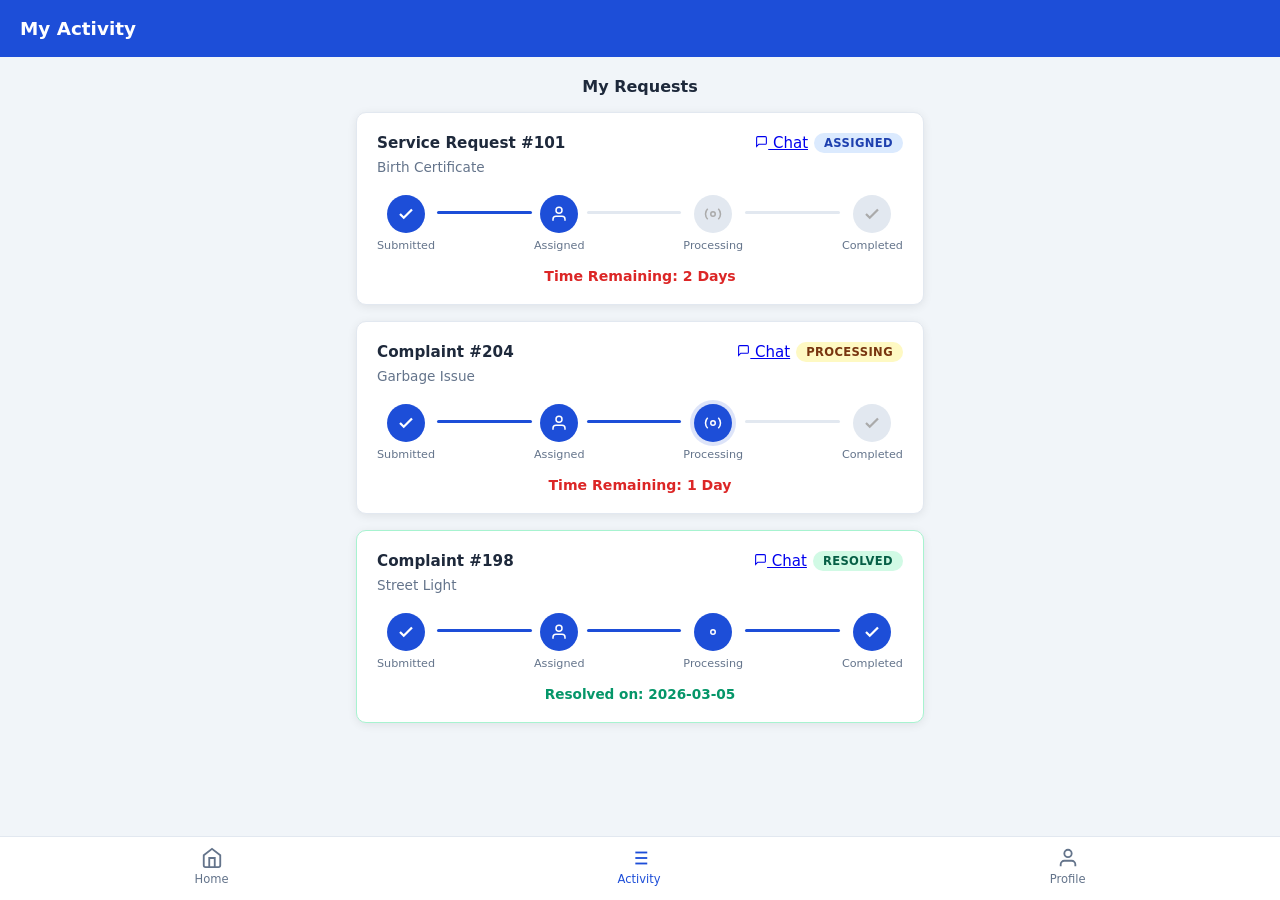
==== activity.html @ bdbe7e9e "Initial commit" ====
<!DOCTYPE html>
<html lang="en">
<head>
  <meta charset="UTF-8" />
  <meta name="viewport" content="width=device-width, initial-scale=1.0"/>
  <title>My Activity - Smart CRM</title>
  <link rel="stylesheet" href="css/style.css" />
  <link rel="stylesheet" href="css/activity.css" />
</head>
<body>
  <header class="page-header">
    <h2>My Activity</h2>
  </header>

  <main class="activity-main">
    <h3 class="section-title">My Requests</h3>

    <div class="request-card">
      <div class="request-header">
        <span class="request-id">Service Request #101</span>
        <div style="display:flex;gap:6px;align-items:center;">
          <a href="chat.html?cmp=CMP-002" class="chat-link-btn">
            <svg viewBox="0 0 24 24" fill="none" stroke="currentColor" stroke-width="2" width="13" height="13"><path d="M21 15a2 2 0 0 1-2 2H7l-4 4V5a2 2 0 0 1 2-2h14a2 2 0 0 1 2 2z"/></svg>
            Chat
          </a>
          <span class="badge badge-assigned">Assigned</span>
        </div>
      </div>
      <div class="request-service">Birth Certificate</div>
      <div class="timeline">
        <div class="timeline-step completed">
          <div class="step-circle done">
            <svg viewBox="0 0 24 24" fill="none" stroke="white" stroke-width="3"><polyline points="20,6 9,17 4,12"/></svg>
          </div>
          <span>Submitted</span>
        </div>
        <div class="timeline-line filled"></div>
        <div class="timeline-step completed">
          <div class="step-circle done">
            <svg viewBox="0 0 24 24" fill="none" stroke="white" stroke-width="2"><path d="M20 21v-2a4 4 0 0 0-4-4H8a4 4 0 0 0-4 4v2"/><circle cx="12" cy="7" r="4"/></svg>
          </div>
          <span>Assigned</span>
        </div>
        <div class="timeline-line"></div>
        <div class="timeline-step">
          <div class="step-circle pending">
            <svg viewBox="0 0 24 24" fill="none" stroke="#aaa" stroke-width="2"><circle cx="12" cy="12" r="3"/><path d="M19.07 4.93a10 10 0 0 1 0 14.14M4.93 4.93a10 10 0 0 0 0 14.14"/></svg>
          </div>
          <span>Processing</span>
        </div>
        <div class="timeline-line"></div>
        <div class="timeline-step">
          <div class="step-circle pending">
            <svg viewBox="0 0 24 24" fill="none" stroke="#aaa" stroke-width="3"><polyline points="20,6 9,17 4,12"/></svg>
          </div>
          <span>Completed</span>
        </div>
      </div>
      <div class="time-remaining">Time Remaining: 2 Days</div>
    </div>

    <div class="request-card">
      <div class="request-header">
        <span class="request-id">Complaint #204</span>
        <div style="display:flex;gap:6px;align-items:center;">
          <a href="chat.html?cmp=CMP-003" class="chat-link-btn">
            <svg viewBox="0 0 24 24" fill="none" stroke="currentColor" stroke-width="2" width="13" height="13"><path d="M21 15a2 2 0 0 1-2 2H7l-4 4V5a2 2 0 0 1 2-2h14a2 2 0 0 1 2 2z"/></svg>
            Chat
          </a>
          <span class="badge badge-processing">Processing</span>
        </div>
      </div>
      <div class="request-service">Garbage Issue</div>
      <div class="timeline">
        <div class="timeline-step completed">
          <div class="step-circle done">
            <svg viewBox="0 0 24 24" fill="none" stroke="white" stroke-width="3"><polyline points="20,6 9,17 4,12"/></svg>
          </div>
          <span>Submitted</span>
        </div>
        <div class="timeline-line filled"></div>
        <div class="timeline-step completed">
          <div class="step-circle done">
            <svg viewBox="0 0 24 24" fill="none" stroke="white" stroke-width="2"><path d="M20 21v-2a4 4 0 0 0-4-4H8a4 4 0 0 0-4 4v2"/><circle cx="12" cy="7" r="4"/></svg>
          </div>
          <span>Assigned</span>
        </div>
        <div class="timeline-line filled"></div>
        <div class="timeline-step completed">
          <div class="step-circle active">
            <svg viewBox="0 0 24 24" fill="none" stroke="white" stroke-width="2"><circle cx="12" cy="12" r="3"/><path d="M19.07 4.93a10 10 0 0 1 0 14.14M4.93 4.93a10 10 0 0 0 0 14.14"/></svg>
          </div>
          <span>Processing</span>
        </div>
        <div class="timeline-line"></div>
        <div class="timeline-step">
          <div class="step-circle pending">
            <svg viewBox="0 0 24 24" fill="none" stroke="#aaa" stroke-width="3"><polyline points="20,6 9,17 4,12"/></svg>
          </div>
          <span>Completed</span>
        </div>
      </div>
      <div class="time-remaining">Time Remaining: 1 Day</div>
    </div>

    <div class="request-card resolved">
      <div class="request-header">
        <span class="request-id">Complaint #198</span>
        <div style="display:flex;gap:6px;align-items:center;">
          <a href="chat.html?cmp=CMP-004" class="chat-link-btn">
            <svg viewBox="0 0 24 24" fill="none" stroke="currentColor" stroke-width="2" width="13" height="13"><path d="M21 15a2 2 0 0 1-2 2H7l-4 4V5a2 2 0 0 1 2-2h14a2 2 0 0 1 2 2z"/></svg>
            Chat
          </a>
          <span class="badge badge-resolved">Resolved</span>
        </div>
      </div>
      <div class="request-service">Street Light</div>
      <div class="timeline">
        <div class="timeline-step completed">
          <div class="step-circle done"><svg viewBox="0 0 24 24" fill="none" stroke="white" stroke-width="3"><polyline points="20,6 9,17 4,12"/></svg></div>
          <span>Submitted</span>
        </div>
        <div class="timeline-line filled"></div>
        <div class="timeline-step completed">
          <div class="step-circle done"><svg viewBox="0 0 24 24" fill="none" stroke="white" stroke-width="2"><path d="M20 21v-2a4 4 0 0 0-4-4H8a4 4 0 0 0-4 4v2"/><circle cx="12" cy="7" r="4"/></svg></div>
          <span>Assigned</span>
        </div>
        <div class="timeline-line filled"></div>
        <div class="timeline-step completed">
          <div class="step-circle done"><svg viewBox="0 0 24 24" fill="none" stroke="white" stroke-width="2"><circle cx="12" cy="12" r="3"/></svg></div>
          <span>Processing</span>
        </div>
        <div class="timeline-line filled"></div>
        <div class="timeline-step completed">
          <div class="step-circle done"><svg viewBox="0 0 24 24" fill="none" stroke="white" stroke-width="3"><polyline points="20,6 9,17 4,12"/></svg></div>
          <span>Completed</span>
        </div>
      </div>
      <div class="resolved-msg">Resolved on: 2026-03-05</div>
    </div>
  </main>

  <!-- Bottom Nav -->
  <nav class="bottom-nav">
    <a href="citizen.html" class="nav-item">
      <svg viewBox="0 0 24 24" fill="none" stroke="currentColor" stroke-width="2"><path d="M3 9l9-7 9 7v11a2 2 0 0 1-2 2H5a2 2 0 0 1-2-2z"/><polyline points="9,22 9,12 15,12 15,22"/></svg>
      <span>Home</span>
    </a>
    <a href="activity.html" class="nav-item active">
      <svg viewBox="0 0 24 24" fill="none" stroke="currentColor" stroke-width="2"><line x1="8" y1="6" x2="21" y2="6"/><line x1="8" y1="12" x2="21" y2="12"/><line x1="8" y1="18" x2="21" y2="18"/><line x1="3" y1="6" x2="3.01" y2="6"/><line x1="3" y1="12" x2="3.01" y2="12"/><line x1="3" y1="18" x2="3.01" y2="18"/></svg>
      <span>Activity</span>
    </a>
    <a href="profile.html" class="nav-item">
      <svg viewBox="0 0 24 24" fill="none" stroke="currentColor" stroke-width="2"><path d="M20 21v-2a4 4 0 0 0-4-4H8a4 4 0 0 0-4 4v2"/><circle cx="12" cy="7" r="4"/></svg>
      <span>Profile</span>
    </a>
  </nav>

  <script src="js/activity.js"></script>
</body>
</html>
---- css/style.css ----
/* ============================================================
   style.css — Global Styles
   Smart Public Service CRM
   ============================================================ */

*, *::before, *::after {
  box-sizing: border-box;
  margin: 0;
  padding: 0;
}

:root {
  --primary: #1d4ed8;
  --primary-dark: #1e3a8a;
  --primary-light: #dbeafe;
  --accent: #2563eb;
  --green: #059669;
  --orange: #d97706;
  --red: #dc2626;
  --text: #1e293b;
  --text-light: #64748b;
  --bg: #f1f5f9;
  --surface: #ffffff;
  --border: #e2e8f0;
  --radius: 10px;
  --shadow: 0 2px 10px rgba(0,0,0,0.08);
}

body {
  font-family: 'Segoe UI', system-ui, -apple-system, sans-serif;
  background: var(--bg);
  color: var(--text);
  font-size: 15px;
  min-height: 100vh;
}

/* ── Header ─────────────────────────────────────────── */
.main-header {
  background: var(--primary);
  color: white;
  text-align: center;
  padding: 48px 24px;
}
.main-header h1 {
  font-size: 2rem;
  font-weight: 700;
  margin-bottom: 8px;
}
.main-header p {
  font-size: 1rem;
  opacity: 0.9;
}

.page-header {
  background: var(--primary);
  color: white;
  padding: 18px 20px;
  display: flex;
  align-items: center;
  justify-content: space-between;
}
.page-header h2 {
  font-size: 1.15rem;
  font-weight: 600;
}

/* ── Portal Selection (index.html) ───────────────────── */
.portal-selection {
  display: flex;
  gap: 24px;
  justify-content: center;
  padding: 60px 40px;
  flex-wrap: wrap;
}
.portal-card {
  background: var(--surface);
  border-radius: var(--radius);
  box-shadow: var(--shadow);
  padding: 40px 36px;
  text-align: center;
  width: 260px;
  display: flex;
  flex-direction: column;
  gap: 12px;
}
.portal-card h2 {
  font-size: 1.2rem;
  font-weight: 700;
  color: var(--text);
}
.portal-card p {
  color: var(--text-light);
  font-size: 0.9rem;
  flex: 1;
}

/* ── Buttons ─────────────────────────────────────────── */
.btn-primary {
  background: var(--primary);
  color: white;
  border: none;
  padding: 10px 24px;
  border-radius: 6px;
  font-size: 0.9rem;
  font-weight: 600;
  cursor: pointer;
  text-decoration: none;
  display: inline-block;
  text-align: center;
  transition: background 0.2s;
}
.btn-primary:hover { background: var(--primary-dark); }
.btn-secondary {
  background: white;
  color: var(--primary);
  border: 1.5px solid var(--primary);
  padding: 8px 18px;
  border-radius: 6px;
  font-size: 0.85rem;
  font-weight: 600;
  cursor: pointer;
  transition: background 0.2s;
}
.btn-secondary:hover { background: var(--primary-light); }
.btn-outline {
  background: transparent;
  color: var(--red);
  border: 1.5px solid var(--red);
  padding: 10px 24px;
  border-radius: 6px;
  font-size: 0.9rem;
  font-weight: 600;
  cursor: pointer;
  margin-top: 16px;
}
.full-width { width: 100%; }

/* ── Badges ─────────────────────────────────────────── */
.badge {
  display: inline-block;
  padding: 3px 10px;
  border-radius: 20px;
  font-size: 0.72rem;
  font-weight: 700;
  text-transform: uppercase;
  letter-spacing: 0.4px;
}
.badge-resolved  { background: #d1fae5; color: #065f46; }
.badge-inprog    { background: #dbeafe; color: #1e40af; }
.badge-pending   { background: #fef9c3; color: #92400e; }
.badge-escalated { background: #fee2e2; color: #991b1b; }
.badge-critical  { background: #fee2e2; color: #991b1b; }
.badge-high      { background: #ffedd5; color: #9a3412; }
.badge-medium    { background: #fef9c3; color: #78350f; }
.badge-low       { background: #d1fae5; color: #065f46; }
.badge-available { background: #d1fae5; color: #065f46; }
.badge-busy      { background: #ffedd5; color: #9a3412; }
.badge-assigned  { background: #dbeafe; color: #1e40af; }
.badge-processing{ background: #fef9c3; color: #78350f; }

/* ── Search Bar ─────────────────────────────────────── */
.search-bar {
  width: 100%;
  padding: 12px 16px;
  border: 1.5px solid var(--border);
  border-radius: var(--radius);
  font-size: 0.95rem;
  background: var(--surface);
  color: var(--text);
  outline: none;
  transition: border-color 0.2s;
}
.search-bar:focus { border-color: var(--primary); }

/* ── Bottom Nav ─────────────────────────────────────── */
.bottom-nav {
  position: fixed;
  bottom: 0;
  left: 0;
  right: 0;
  background: var(--surface);
  border-top: 1px solid var(--border);
  display: flex;
  justify-content: space-around;
  padding: 10px 0 14px;
  z-index: 100;
}
.nav-item {
  display: flex;
  flex-direction: column;
  align-items: center;
  gap: 3px;
  text-decoration: none;
  color: var(--text-light);
  font-size: 0.72rem;
  font-weight: 500;
}
.nav-item svg {
  width: 22px;
  height: 22px;
}
.nav-item.active { color: var(--primary); }
.nav-item.active svg { stroke: var(--primary); }

/* ── Modal ───────────────────────────────────────────── */
.modal-overlay {
  position: fixed;
  inset: 0;
  background: rgba(0,0,0,0.45);
  display: flex;
  align-items: center;
  justify-content: center;
  z-index: 200;
  padding: 20px;
}
.modal-box {
  background: var(--surface);
  border-radius: 14px;
  padding: 28px;
  width: 100%;
  max-width: 480px;
  max-height: 90vh;
  overflow-y: auto;
  position: relative;
}
.modal-close {
  position: absolute;
  top: 16px; right: 16px;
  background: var(--bg);
  border: none;
  width: 28px; height: 28px;
  border-radius: 50%;
  cursor: pointer;
  font-size: 0.8rem;
  color: var(--text-light);
  font-weight: 700;
}
.modal-box h3 {
  font-size: 1.1rem;
  font-weight: 700;
  margin-bottom: 20px;
  color: var(--primary);
}

/* ── Form ────────────────────────────────────────────── */
.form-group {
  margin-bottom: 14px;
}
.form-group label {
  display: block;
  font-size: 0.82rem;
  font-weight: 600;
  color: var(--text-light);
  margin-bottom: 5px;
  text-transform: uppercase;
  letter-spacing: 0.3px;
}
.form-group input,
.form-group textarea,
.form-group select {
  width: 100%;
  padding: 10px 12px;
  border: 1.5px solid var(--border);
  border-radius: 7px;
  font-size: 0.9rem;
  color: var(--text);
  background: white;
  outline: none;
  transition: border-color 0.2s;
  font-family: inherit;
}
.form-group input:focus,
.form-group textarea:focus,
.form-group select:focus {
  border-color: var(--primary);
}

/* ── Success Message ─────────────────────────────────── */
.success-msg {
  text-align: center;
  padding: 20px 0 8px;
}
.success-msg p {
  margin-bottom: 8px;
  color: var(--text);
}
.success-msg p strong { color: var(--primary); }

/* ── Section title ───────────────────────────────────── */
.section-title {
  font-size: 1rem;
  font-weight: 700;
  color: var(--text);
  margin-bottom: 16px;
  text-align: center;
}

/* ── Alert Box ───────────────────────────────────────── */
.alert-box {
  padding: 10px 16px;
  border-radius: 8px;
  font-size: 0.88rem;
  margin-bottom: 20px;
}
.alert-box.red {
  background: #fee2e2;
  color: #991b1b;
  border: 1px solid #fca5a5;
}

/* ── Data Table ──────────────────────────────────────── */
.data-table {
  width: 100%;
  border-collapse: collapse;
  font-size: 0.88rem;
}
.data-table th {
  background: var(--bg);
  padding: 10px 12px;
  text-align: left;
  font-weight: 700;
  color: var(--text-light);
  font-size: 0.78rem;
  text-transform: uppercase;
  letter-spacing: 0.4px;
  border-bottom: 1.5px solid var(--border);
}
.data-table td {
  padding: 10px 12px;
  border-bottom: 1px solid var(--border);
  color: var(--text);
}
.data-table tr:last-child td { border-bottom: none; }
.data-table.full { width: 100%; }

/* ── Color helpers ───────────────────────────────────── */
.green  { color: var(--green); }
.orange { color: var(--orange); }
.red    { color: var(--red); }
.blue   { color: var(--primary); }
---- css/activity.css ----
/* ============================================================
   activity.css — Activity / Tracking Page Styles
   ============================================================ */

.activity-main {
  padding: 20px 16px 90px;
  max-width: 600px;
  margin: 0 auto;
}

/* ── Request Card ────────────────────────────────────── */
.request-card {
  background: var(--surface);
  border-radius: var(--radius);
  box-shadow: var(--shadow);
  padding: 20px;
  margin-bottom: 16px;
  border: 1.5px solid var(--border);
}

.request-card.resolved {
  border-color: #a7f3d0;
}

.request-header {
  display: flex;
  justify-content: space-between;
  align-items: center;
  margin-bottom: 6px;
}

.request-id {
  font-size: 0.95rem;
  font-weight: 700;
  color: var(--text);
}

.request-service {
  font-size: 0.85rem;
  color: var(--text-light);
  margin-bottom: 20px;
}

/* ── Timeline ────────────────────────────────────────── */
.timeline {
  display: flex;
  align-items: center;
  justify-content: space-between;
  margin-bottom: 16px;
}

.timeline-step {
  display: flex;
  flex-direction: column;
  align-items: center;
  gap: 6px;
  flex: 0 0 auto;
}

.timeline-step span {
  font-size: 0.7rem;
  color: var(--text-light);
  font-weight: 500;
  white-space: nowrap;
}

.step-circle {
  width: 38px;
  height: 38px;
  border-radius: 50%;
  display: flex;
  align-items: center;
  justify-content: center;
}

.step-circle svg {
  width: 18px;
  height: 18px;
}

.step-circle.done {
  background: var(--primary);
}

.step-circle.active {
  background: var(--primary);
  box-shadow: 0 0 0 4px rgba(29,78,216,0.15);
}

.step-circle.pending {
  background: #e2e8f0;
}

/* ── Timeline Line ───────────────────────────────────── */
.timeline-line {
  flex: 1;
  height: 3px;
  background: #e2e8f0;
  margin: 0 2px;
  margin-bottom: 22px;
  border-radius: 2px;
}

.timeline-line.filled {
  background: var(--primary);
}

/* ── Time Remaining ──────────────────────────────────── */
.time-remaining {
  font-size: 0.88rem;
  font-weight: 600;
  color: var(--red);
  text-align: center;
}

.resolved-msg {
  font-size: 0.85rem;
  color: var(--green);
  font-weight: 600;
  text-align: center;
}
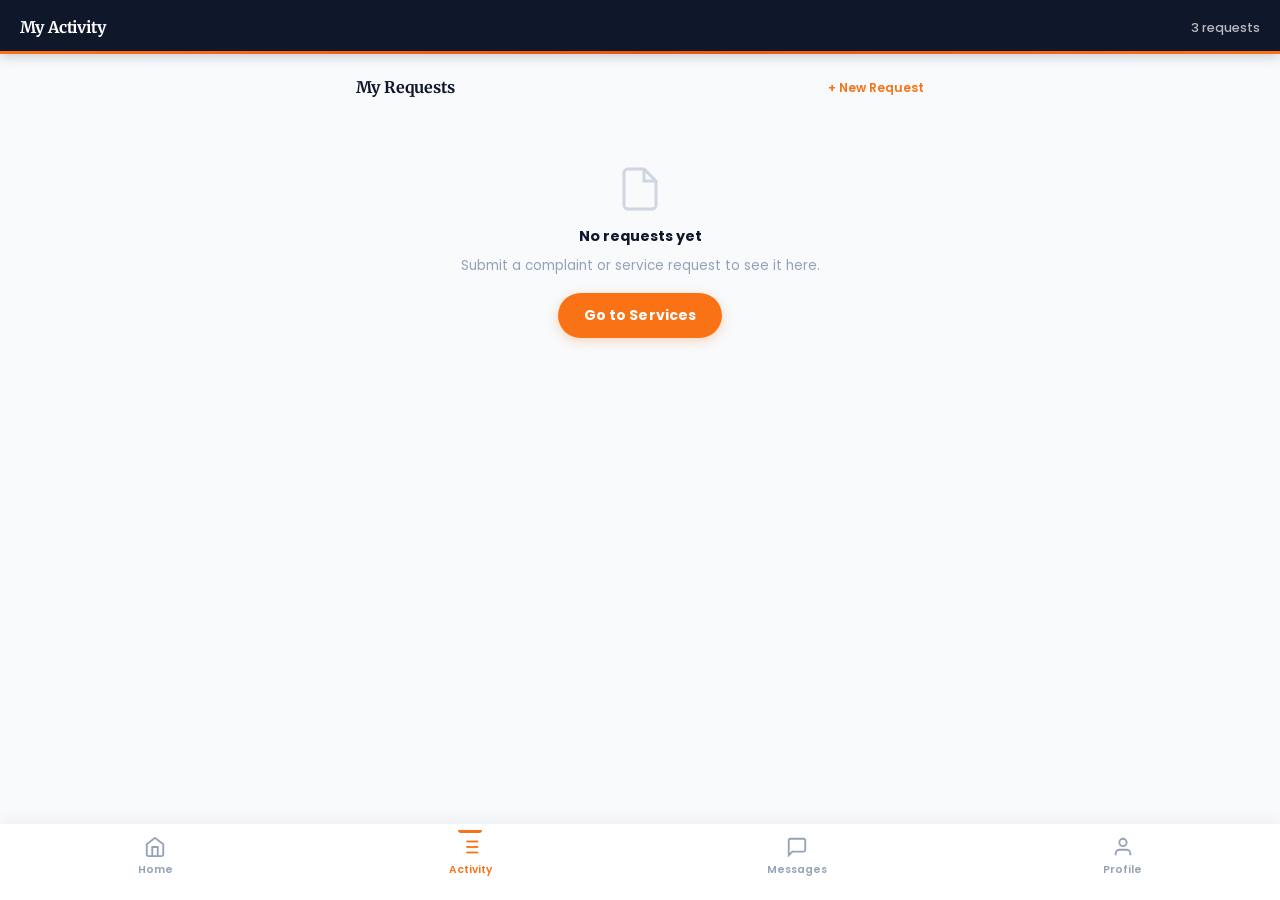
==== commit 7aeef121: "Initial commit" ====
--- a/activity.html
+++ b/activity.html
@@ -1,161 +1,45 @@
 <!DOCTYPE html>
 <html lang="en">
 <head>
-  <meta charset="UTF-8" />
+  <meta charset="UTF-8"/>
   <meta name="viewport" content="width=device-width, initial-scale=1.0"/>
   <title>My Activity - Smart CRM</title>
-  <link rel="stylesheet" href="css/style.css" />
-  <link rel="stylesheet" href="css/activity.css" />
+  <link rel="preconnect" href="https://fonts.googleapis.com"/>
+  <link rel="preconnect" href="https://fonts.gstatic.com" crossorigin/>
+  <link href="https://fonts.googleapis.com/css2?family=Merriweather:wght@400;700;900&family=Poppins:wght@400;500;600;700;800&display=swap" rel="stylesheet"/>
+  <link rel="stylesheet" href="css/style.css"/>
+  <link rel="stylesheet" href="css/activity.css"/>
 </head>
 <body>
   <header class="page-header">
     <h2>My Activity</h2>
+    <span style="font-size:.8rem;opacity:.7;font-weight:500;">3 requests</span>
   </header>
 
   <main class="activity-main">
-    <h3 class="section-title">My Requests</h3>
-
-    <div class="request-card">
-      <div class="request-header">
-        <span class="request-id">Service Request #101</span>
-        <div style="display:flex;gap:6px;align-items:center;">
-          <a href="chat.html?cmp=CMP-002" class="chat-link-btn">
-            <svg viewBox="0 0 24 24" fill="none" stroke="currentColor" stroke-width="2" width="13" height="13"><path d="M21 15a2 2 0 0 1-2 2H7l-4 4V5a2 2 0 0 1 2-2h14a2 2 0 0 1 2 2z"/></svg>
-            Chat
-          </a>
-          <span class="badge badge-assigned">Assigned</span>
-        </div>
-      </div>
-      <div class="request-service">Birth Certificate</div>
-      <div class="timeline">
-        <div class="timeline-step completed">
-          <div class="step-circle done">
-            <svg viewBox="0 0 24 24" fill="none" stroke="white" stroke-width="3"><polyline points="20,6 9,17 4,12"/></svg>
-          </div>
-          <span>Submitted</span>
-        </div>
-        <div class="timeline-line filled"></div>
-        <div class="timeline-step completed">
-          <div class="step-circle done">
-            <svg viewBox="0 0 24 24" fill="none" stroke="white" stroke-width="2"><path d="M20 21v-2a4 4 0 0 0-4-4H8a4 4 0 0 0-4 4v2"/><circle cx="12" cy="7" r="4"/></svg>
-          </div>
-          <span>Assigned</span>
-        </div>
-        <div class="timeline-line"></div>
-        <div class="timeline-step">
-          <div class="step-circle pending">
-            <svg viewBox="0 0 24 24" fill="none" stroke="#aaa" stroke-width="2"><circle cx="12" cy="12" r="3"/><path d="M19.07 4.93a10 10 0 0 1 0 14.14M4.93 4.93a10 10 0 0 0 0 14.14"/></svg>
-          </div>
-          <span>Processing</span>
-        </div>
-        <div class="timeline-line"></div>
-        <div class="timeline-step">
-          <div class="step-circle pending">
-            <svg viewBox="0 0 24 24" fill="none" stroke="#aaa" stroke-width="3"><polyline points="20,6 9,17 4,12"/></svg>
-          </div>
-          <span>Completed</span>
-        </div>
-      </div>
-      <div class="time-remaining">Time Remaining: 2 Days</div>
+    <div class="section-header" style="margin-bottom:16px;">
+      <span class="section-title">My Requests</span>
+      <a href="citizen.html" class="see-all">+ New Request</a>
     </div>
-
-    <div class="request-card">
-      <div class="request-header">
-        <span class="request-id">Complaint #204</span>
-        <div style="display:flex;gap:6px;align-items:center;">
-          <a href="chat.html?cmp=CMP-003" class="chat-link-btn">
-            <svg viewBox="0 0 24 24" fill="none" stroke="currentColor" stroke-width="2" width="13" height="13"><path d="M21 15a2 2 0 0 1-2 2H7l-4 4V5a2 2 0 0 1 2-2h14a2 2 0 0 1 2 2z"/></svg>
-            Chat
-          </a>
-          <span class="badge badge-processing">Processing</span>
-        </div>
-      </div>
-      <div class="request-service">Garbage Issue</div>
-      <div class="timeline">
-        <div class="timeline-step completed">
-          <div class="step-circle done">
-            <svg viewBox="0 0 24 24" fill="none" stroke="white" stroke-width="3"><polyline points="20,6 9,17 4,12"/></svg>
-          </div>
-          <span>Submitted</span>
-        </div>
-        <div class="timeline-line filled"></div>
-        <div class="timeline-step completed">
-          <div class="step-circle done">
-            <svg viewBox="0 0 24 24" fill="none" stroke="white" stroke-width="2"><path d="M20 21v-2a4 4 0 0 0-4-4H8a4 4 0 0 0-4 4v2"/><circle cx="12" cy="7" r="4"/></svg>
-          </div>
-          <span>Assigned</span>
-        </div>
-        <div class="timeline-line filled"></div>
-        <div class="timeline-step completed">
-          <div class="step-circle active">
-            <svg viewBox="0 0 24 24" fill="none" stroke="white" stroke-width="2"><circle cx="12" cy="12" r="3"/><path d="M19.07 4.93a10 10 0 0 1 0 14.14M4.93 4.93a10 10 0 0 0 0 14.14"/></svg>
-          </div>
-          <span>Processing</span>
-        </div>
-        <div class="timeline-line"></div>
-        <div class="timeline-step">
-          <div class="step-circle pending">
-            <svg viewBox="0 0 24 24" fill="none" stroke="#aaa" stroke-width="3"><polyline points="20,6 9,17 4,12"/></svg>
-          </div>
-          <span>Completed</span>
-        </div>
-      </div>
-      <div class="time-remaining">Time Remaining: 1 Day</div>
-    </div>
-
-    <div class="request-card resolved">
-      <div class="request-header">
-        <span class="request-id">Complaint #198</span>
-        <div style="display:flex;gap:6px;align-items:center;">
-          <a href="chat.html?cmp=CMP-004" class="chat-link-btn">
-            <svg viewBox="0 0 24 24" fill="none" stroke="currentColor" stroke-width="2" width="13" height="13"><path d="M21 15a2 2 0 0 1-2 2H7l-4 4V5a2 2 0 0 1 2-2h14a2 2 0 0 1 2 2z"/></svg>
-            Chat
-          </a>
-          <span class="badge badge-resolved">Resolved</span>
-        </div>
-      </div>
-      <div class="request-service">Street Light</div>
-      <div class="timeline">
-        <div class="timeline-step completed">
-          <div class="step-circle done"><svg viewBox="0 0 24 24" fill="none" stroke="white" stroke-width="3"><polyline points="20,6 9,17 4,12"/></svg></div>
-          <span>Submitted</span>
-        </div>
-        <div class="timeline-line filled"></div>
-        <div class="timeline-step completed">
-          <div class="step-circle done"><svg viewBox="0 0 24 24" fill="none" stroke="white" stroke-width="2"><path d="M20 21v-2a4 4 0 0 0-4-4H8a4 4 0 0 0-4 4v2"/><circle cx="12" cy="7" r="4"/></svg></div>
-          <span>Assigned</span>
-        </div>
-        <div class="timeline-line filled"></div>
-        <div class="timeline-step completed">
-          <div class="step-circle done"><svg viewBox="0 0 24 24" fill="none" stroke="white" stroke-width="2"><circle cx="12" cy="12" r="3"/></svg></div>
-          <span>Processing</span>
-        </div>
-        <div class="timeline-line filled"></div>
-        <div class="timeline-step completed">
-          <div class="step-circle done"><svg viewBox="0 0 24 24" fill="none" stroke="white" stroke-width="3"><polyline points="20,6 9,17 4,12"/></svg></div>
-          <span>Completed</span>
-        </div>
-      </div>
-      <div class="resolved-msg">Resolved on: 2026-03-05</div>
-    </div>
+    <!-- FIX: Dynamic container — populated by activity.js from backend -->
+    <div id="activityList"></div>
   </main>
 
-  <!-- Bottom Nav -->
   <nav class="bottom-nav">
     <a href="citizen.html" class="nav-item">
-      <svg viewBox="0 0 24 24" fill="none" stroke="currentColor" stroke-width="2"><path d="M3 9l9-7 9 7v11a2 2 0 0 1-2 2H5a2 2 0 0 1-2-2z"/><polyline points="9,22 9,12 15,12 15,22"/></svg>
-      <span>Home</span>
+      <svg viewBox="0 0 24 24" fill="none" stroke="currentColor" stroke-width="2"><path d="M3 9l9-7 9 7v11a2 2 0 0 1-2 2H5a2 2 0 0 1-2-2z"/><polyline points="9,22 9,12 15,12 15,22"/></svg><span>Home</span>
     </a>
     <a href="activity.html" class="nav-item active">
-      <svg viewBox="0 0 24 24" fill="none" stroke="currentColor" stroke-width="2"><line x1="8" y1="6" x2="21" y2="6"/><line x1="8" y1="12" x2="21" y2="12"/><line x1="8" y1="18" x2="21" y2="18"/><line x1="3" y1="6" x2="3.01" y2="6"/><line x1="3" y1="12" x2="3.01" y2="12"/><line x1="3" y1="18" x2="3.01" y2="18"/></svg>
-      <span>Activity</span>
+      <svg viewBox="0 0 24 24" fill="none" stroke="currentColor" stroke-width="2"><line x1="8" y1="6" x2="21" y2="6"/><line x1="8" y1="12" x2="21" y2="12"/><line x1="8" y1="18" x2="21" y2="18"/><line x1="3" y1="6" x2="3.01" y2="6"/><line x1="3" y1="12" x2="3.01" y2="12"/><line x1="3" y1="18" x2="3.01" y2="18"/></svg><span>Activity</span>
+    </a>
+    <a href="chat.html" class="nav-item">
+      <svg viewBox="0 0 24 24" fill="none" stroke="currentColor" stroke-width="2"><path d="M21 15a2 2 0 0 1-2 2H7l-4 4V5a2 2 0 0 1 2-2h14a2 2 0 0 1 2 2z"/></svg><span>Messages</span>
     </a>
     <a href="profile.html" class="nav-item">
-      <svg viewBox="0 0 24 24" fill="none" stroke="currentColor" stroke-width="2"><path d="M20 21v-2a4 4 0 0 0-4-4H8a4 4 0 0 0-4 4v2"/><circle cx="12" cy="7" r="4"/></svg>
-      <span>Profile</span>
+      <svg viewBox="0 0 24 24" fill="none" stroke="currentColor" stroke-width="2"><path d="M20 21v-2a4 4 0 0 0-4-4H8a4 4 0 0 0-4 4v2"/><circle cx="12" cy="7" r="4"/></svg><span>Profile</span>
     </a>
   </nav>
-
+  <script src="js/realtime.js"></script>
   <script src="js/activity.js"></script>
 </body>
 </html>
--- a/css/style.css
+++ b/css/style.css
@@ -1,189 +1,275 @@
 /* ============================================================
-   style.css — Global Styles
-   Smart Public Service CRM
+   style.css  —  Smart Civic Service Platform
+   Global Design System  |  Indian Civic-Tech Theme
    ============================================================ */
 
-*, *::before, *::after {
-  box-sizing: border-box;
-  margin: 0;
-  padding: 0;
-}
+@import url('https://fonts.googleapis.com/css2?family=Merriweather:wght@400;700;900&family=Poppins:wght@400;500;600;700;800&display=swap');
+
+*, *::before, *::after { box-sizing: border-box; margin: 0; padding: 0; }
 
 :root {
-  --primary: #1d4ed8;
-  --primary-dark: #1e3a8a;
-  --primary-light: #dbeafe;
-  --accent: #2563eb;
-  --green: #059669;
-  --orange: #d97706;
-  --red: #dc2626;
-  --text: #1e293b;
-  --text-light: #64748b;
-  --bg: #f1f5f9;
-  --surface: #ffffff;
-  --border: #e2e8f0;
-  --radius: 10px;
-  --shadow: 0 2px 10px rgba(0,0,0,0.08);
-}
-
+  /* Brand */
+  --saffron:       #F97316;
+  --saffron-dark:  #EA580C;
+  --saffron-soft:  #FFF7ED;
+  --saffron-muted: #FED7AA;
+
+  --green:         #15803D;
+  --green-soft:    #DCFCE7;
+  --green-muted:   #86EFAC;
+
+  --navy:          #0F172A;
+  --navy-mid:      #1E3A5F;
+
+  --red:           #DC2626;
+  --red-soft:      #FEE2E2;
+  --amber:         #D97706;
+  --amber-soft:    #FEF3C7;
+  --blue:          #2563EB;
+  --blue-soft:     #DBEAFE;
+
+  /* Neutrals */
+  --bg:            #F8FAFC;
+  --surface:       #FFFFFF;
+  --text:          #0F172A;
+  --text-mid:      #334155;
+  --text-light:    #64748B;
+  --text-muted:    #94A3B8;
+  --border:        #E2E8F0;
+  --border-light:  #F1F5F9;
+
+  /* Tokens */
+  --r-xs:   6px;
+  --r-sm:   10px;
+  --r-md:   14px;
+  --r-lg:   20px;
+  --r-xl:   28px;
+  --r-full: 9999px;
+
+  --sh-xs: 0 1px 2px rgba(15,23,42,.05);
+  --sh-sm: 0 1px 8px rgba(15,23,42,.07);
+  --sh-md: 0 4px 16px rgba(15,23,42,.09);
+  --sh-lg: 0 8px 30px rgba(15,23,42,.11);
+}
+
+
+/* ─── Typography — headings use Merriweather/Georgia ─── */
+h1, h2, h3, h4, h5, h6,
+.section-title, .login-title, .brand-label,
+.stat-number, .hero-name, .portal-card h2,
+.section-heading, .topbar-name, .task-title,
+.doc-group-name, .card-title, .emp-name,
+.announcement-title, .corruption-banner-title,
+.toast-title, .profile-name, .activity-mini-title,
+.notif-item-title, .qaction-label, .help-label {
+  font-family: 'Merriweather', Georgia, 'Times New Roman', serif;
+  font-weight: 700;
+}
+
+/* ─── Base ─────────────────────────────────────────────── */
 body {
-  font-family: 'Segoe UI', system-ui, -apple-system, sans-serif;
+  font-family: 'Poppins', Georgia, 'Times New Roman', serif;
   background: var(--bg);
   color: var(--text);
-  font-size: 15px;
+  font-size: 14.5px;
+  line-height: 1.65;
   min-height: 100vh;
-}
-
-/* ── Header ─────────────────────────────────────────── */
-.main-header {
-  background: var(--primary);
-  color: white;
-  text-align: center;
-  padding: 48px 24px;
-}
-.main-header h1 {
-  font-size: 2rem;
-  font-weight: 700;
-  margin-bottom: 8px;
-}
-.main-header p {
+  -webkit-font-smoothing: antialiased;
+}
+
+/* ─── Page Header ──────────────────────────────────────── */
+.page-header {
+  background: var(--navy);
+  color: #fff;
+  padding: 14px 20px;
+  display: flex;
+  align-items: center;
+  justify-content: space-between;
+  position: sticky;
+  top: 0;
+  z-index: 60;
+  box-shadow: 0 2px 12px rgba(15,23,42,.22);
+}
+.page-header::after {
+  content: '';
+  position: absolute;
+  bottom: 0; left: 0; right: 0;
+  height: 3px;
+  background: linear-gradient(90deg, var(--saffron), var(--saffron-dark), var(--saffron));
+}
+.page-header h2 {
   font-size: 1rem;
-  opacity: 0.9;
-}
-
-.page-header {
-  background: var(--primary);
-  color: white;
-  padding: 18px 20px;
-  display: flex;
-  align-items: center;
-  justify-content: space-between;
-}
-.page-header h2 {
-  font-size: 1.15rem;
-  font-weight: 600;
-}
-
-/* ── Portal Selection (index.html) ───────────────────── */
-.portal-selection {
-  display: flex;
-  gap: 24px;
-  justify-content: center;
-  padding: 60px 40px;
-  flex-wrap: wrap;
-}
-.portal-card {
-  background: var(--surface);
-  border-radius: var(--radius);
-  box-shadow: var(--shadow);
-  padding: 40px 36px;
-  text-align: center;
-  width: 260px;
-  display: flex;
-  flex-direction: column;
-  gap: 12px;
-}
-.portal-card h2 {
-  font-size: 1.2rem;
-  font-weight: 700;
-  color: var(--text);
-}
-.portal-card p {
-  color: var(--text-light);
-  font-size: 0.9rem;
-  flex: 1;
-}
-
-/* ── Buttons ─────────────────────────────────────────── */
+  font-weight: 700;
+  letter-spacing: -.1px;
+}
+
+/* ─── Buttons ──────────────────────────────────────────── */
 .btn-primary {
-  background: var(--primary);
-  color: white;
+  background: var(--saffron);
+  color: #fff;
   border: none;
-  padding: 10px 24px;
-  border-radius: 6px;
-  font-size: 0.9rem;
-  font-weight: 600;
+  padding: 11px 26px;
+  border-radius: var(--r-full);
+  font-size: 0.88rem;
+  font-weight: 700;
   cursor: pointer;
   text-decoration: none;
   display: inline-block;
   text-align: center;
-  transition: background 0.2s;
-}
-.btn-primary:hover { background: var(--primary-dark); }
+  font-family: inherit;
+  transition: background .18s, transform .15s, box-shadow .18s;
+  box-shadow: 0 3px 12px rgba(249,115,22,.28);
+  letter-spacing: .1px;
+}
+.btn-primary:hover  { background: var(--saffron-dark); transform: translateY(-1px); box-shadow: 0 5px 16px rgba(249,115,22,.36); }
+.btn-primary:active { transform: translateY(0); }
+
 .btn-secondary {
-  background: white;
-  color: var(--primary);
-  border: 1.5px solid var(--primary);
-  padding: 8px 18px;
-  border-radius: 6px;
-  font-size: 0.85rem;
+  background: var(--surface);
+  color: var(--text-mid);
+  border: 1.5px solid var(--border);
+  padding: 9px 20px;
+  border-radius: var(--r-full);
+  font-size: 0.86rem;
   font-weight: 600;
   cursor: pointer;
-  transition: background 0.2s;
-}
-.btn-secondary:hover { background: var(--primary-light); }
-.btn-outline {
+  font-family: inherit;
+  transition: all .18s;
+}
+.btn-secondary:hover { background: var(--border-light); border-color: #CBD5E1; }
+
+.btn-green {
+  background: var(--green);
+  color: #fff;
+  border: none;
+  padding: 9px 20px;
+  border-radius: var(--r-full);
+  font-size: 0.86rem;
+  font-weight: 700;
+  cursor: pointer;
+  font-family: inherit;
+  transition: background .18s;
+}
+.btn-green:hover { background: #166534; }
+
+.btn-danger {
+  background: var(--red);
+  color: #fff;
+  border: none;
+  padding: 9px 20px;
+  border-radius: var(--r-full);
+  font-size: 0.86rem;
+  font-weight: 700;
+  cursor: pointer;
+  font-family: inherit;
+  transition: background .18s;
+}
+.btn-danger:hover { background: #B91C1C; }
+
+.btn-ghost {
   background: transparent;
-  color: var(--red);
-  border: 1.5px solid var(--red);
-  padding: 10px 24px;
-  border-radius: 6px;
-  font-size: 0.9rem;
-  font-weight: 600;
-  cursor: pointer;
-  margin-top: 16px;
-}
-.full-width { width: 100%; }
-
-/* ── Badges ─────────────────────────────────────────── */
+  color: var(--saffron);
+  border: 1.5px solid var(--saffron);
+  padding: 9px 20px;
+  border-radius: var(--r-full);
+  font-size: 0.86rem;
+  font-weight: 700;
+  cursor: pointer;
+  font-family: inherit;
+  transition: all .18s;
+}
+.btn-ghost:hover { background: var(--saffron-soft); }
+
+.full-width { width: 100%; display: block; }
+
+/* ─── Badges ───────────────────────────────────────────── */
 .badge {
-  display: inline-block;
-  padding: 3px 10px;
-  border-radius: 20px;
-  font-size: 0.72rem;
+  display: inline-flex;
+  align-items: center;
+  gap: 3px;
+  padding: 3px 9px;
+  border-radius: var(--r-full);
+  font-size: 0.67rem;
   font-weight: 700;
   text-transform: uppercase;
-  letter-spacing: 0.4px;
-}
-.badge-resolved  { background: #d1fae5; color: #065f46; }
-.badge-inprog    { background: #dbeafe; color: #1e40af; }
-.badge-pending   { background: #fef9c3; color: #92400e; }
-.badge-escalated { background: #fee2e2; color: #991b1b; }
-.badge-critical  { background: #fee2e2; color: #991b1b; }
-.badge-high      { background: #ffedd5; color: #9a3412; }
-.badge-medium    { background: #fef9c3; color: #78350f; }
-.badge-low       { background: #d1fae5; color: #065f46; }
-.badge-available { background: #d1fae5; color: #065f46; }
-.badge-busy      { background: #ffedd5; color: #9a3412; }
-.badge-assigned  { background: #dbeafe; color: #1e40af; }
-.badge-processing{ background: #fef9c3; color: #78350f; }
-
-/* ── Search Bar ─────────────────────────────────────── */
+  letter-spacing: .4px;
+  white-space: nowrap;
+}
+.badge-resolved   { background: var(--green-soft);  color: var(--green); }
+.badge-inprog     { background: var(--blue-soft);   color: var(--blue); }
+.badge-pending    { background: var(--amber-soft);  color: var(--amber); }
+.badge-escalated  { background: var(--red-soft);    color: var(--red); }
+.badge-critical   { background: #FFE4E4;            color: #B91C1C; }
+.badge-high       { background: var(--saffron-soft);color: var(--saffron-dark); }
+.badge-medium     { background: var(--amber-soft);  color: var(--amber); }
+.badge-low        { background: var(--green-soft);  color: var(--green); }
+.badge-assigned   { background: var(--blue-soft);   color: var(--blue); }
+.badge-processing { background: var(--amber-soft);  color: var(--amber); }
+.badge-available  { background: var(--green-soft);  color: var(--green); }
+.badge-busy       { background: var(--saffron-soft);color: var(--saffron-dark); }
+
+/* ─── Search Bar ───────────────────────────────────────── */
+.search-wrap { position: relative; }
+.search-wrap svg {
+  position: absolute;
+  left: 14px;
+  top: 50%;
+  transform: translateY(-50%);
+  width: 17px; height: 17px;
+  stroke: var(--text-light);
+  pointer-events: none;
+}
 .search-bar {
   width: 100%;
-  padding: 12px 16px;
+  padding: 11px 16px 11px 42px;
   border: 1.5px solid var(--border);
-  border-radius: var(--radius);
-  font-size: 0.95rem;
+  border-radius: var(--r-full);
+  font-size: 0.9rem;
   background: var(--surface);
   color: var(--text);
   outline: none;
-  transition: border-color 0.2s;
-}
-.search-bar:focus { border-color: var(--primary); }
-
-/* ── Bottom Nav ─────────────────────────────────────── */
+  font-family: inherit;
+  transition: border-color .2s, box-shadow .2s;
+  box-shadow: var(--sh-xs);
+}
+.search-bar:focus { border-color: var(--saffron); box-shadow: 0 0 0 3px rgba(249,115,22,.1); }
+.search-bar::placeholder { color: var(--text-muted); }
+
+/* ─── Section Header ───────────────────────────────────── */
+.section-title {
+  font-size: 1rem;
+  font-weight: 700;
+  color: var(--navy);
+  margin-bottom: 14px;
+  letter-spacing: -.1px;
+}
+.section-header {
+  display: flex;
+  align-items: center;
+  justify-content: space-between;
+  margin-bottom: 12px;
+}
+.section-header .section-title { margin-bottom: 0; }
+.see-all {
+  font-size: 0.76rem;
+  font-weight: 600;
+  color: var(--saffron);
+  text-decoration: none;
+  cursor: pointer;
+}
+.see-all:hover { text-decoration: underline; }
+
+/* ─── Bottom Nav ───────────────────────────────────────── */
 .bottom-nav {
   position: fixed;
-  bottom: 0;
-  left: 0;
-  right: 0;
-  background: var(--surface);
-  border-top: 1px solid var(--border);
+  bottom: 0; left: 0; right: 0;
+  background: var(--surface);
+  border-top: 1px solid var(--border-light);
   display: flex;
   justify-content: space-around;
-  padding: 10px 0 14px;
+  padding: 8px 0 18px;
   z-index: 100;
+  box-shadow: 0 -2px 16px rgba(15,23,42,.06);
 }
 .nav-item {
   display: flex;
@@ -191,38 +277,59 @@
   align-items: center;
   gap: 3px;
   text-decoration: none;
-  color: var(--text-light);
-  font-size: 0.72rem;
-  font-weight: 500;
-}
-.nav-item svg {
-  width: 22px;
-  height: 22px;
-}
-.nav-item.active { color: var(--primary); }
-.nav-item.active svg { stroke: var(--primary); }
-
-/* ── Modal ───────────────────────────────────────────── */
+  color: var(--text-muted);
+  font-size: 0.66rem;
+  font-weight: 600;
+  padding: 4px 18px;
+  border-radius: var(--r-md);
+  transition: color .2s;
+  position: relative;
+}
+.nav-item svg { width: 22px; height: 22px; stroke: var(--text-muted); transition: stroke .2s; }
+.nav-item.active { color: var(--saffron); }
+.nav-item.active svg { stroke: var(--saffron); }
+.nav-item.active::before {
+  content: '';
+  position: absolute;
+  top: -2px; left: 50%; transform: translateX(-50%);
+  width: 24px; height: 3px;
+  background: var(--saffron);
+  border-radius: 0 0 4px 4px;
+}
+
+/* ─── Modal ────────────────────────────────────────────── */
 .modal-overlay {
   position: fixed;
   inset: 0;
-  background: rgba(0,0,0,0.45);
-  display: flex;
-  align-items: center;
+  background: rgba(15,23,42,.5);
+  backdrop-filter: blur(3px);
+  display: flex;
+  align-items: flex-end;
   justify-content: center;
   z-index: 200;
-  padding: 20px;
-}
+}
+@media (min-width:520px) { .modal-overlay { align-items: center; padding: 20px; } }
+
 .modal-box {
   background: var(--surface);
-  border-radius: 14px;
-  padding: 28px;
+  border-radius: var(--r-xl) var(--r-xl) 0 0;
+  padding: 6px 22px 30px;
   width: 100%;
   max-width: 480px;
-  max-height: 90vh;
+  max-height: 92vh;
   overflow-y: auto;
   position: relative;
 }
+@media (min-width:520px) { .modal-box { border-radius: var(--r-xl); padding-top: 24px; } }
+
+.modal-handle {
+  width: 36px; height: 4px;
+  background: var(--border);
+  border-radius: var(--r-full);
+  margin: 10px auto 16px;
+}
+@media (min-width:520px) { .modal-handle { display: none; } }
+
 .modal-close {
   position: absolute;
   top: 16px; right: 16px;
@@ -231,110 +338,116 @@
   width: 28px; height: 28px;
   border-radius: 50%;
   cursor: pointer;
-  font-size: 0.8rem;
+  font-size: 0.78rem;
   color: var(--text-light);
-  font-weight: 700;
-}
+  font-weight: 800;
+  display: flex;
+  align-items: center;
+  justify-content: center;
+  transition: background .15s;
+}
+.modal-close:hover { background: var(--border); }
 .modal-box h3 {
-  font-size: 1.1rem;
-  font-weight: 700;
-  margin-bottom: 20px;
-  color: var(--primary);
-}
-
-/* ── Form ────────────────────────────────────────────── */
-.form-group {
-  margin-bottom: 14px;
-}
+  font-size: 1.05rem;
+  font-weight: 700;
+  color: var(--navy);
+  margin-bottom: 18px;
+}
+
+/* ─── Forms ────────────────────────────────────────────── */
+.form-group { margin-bottom: 14px; }
 .form-group label {
   display: block;
-  font-size: 0.82rem;
-  font-weight: 600;
-  color: var(--text-light);
+  font-size: 0.72rem;
+  font-weight: 700;
+  color: var(--text-mid);
   margin-bottom: 5px;
   text-transform: uppercase;
-  letter-spacing: 0.3px;
+  letter-spacing: .5px;
 }
 .form-group input,
 .form-group textarea,
 .form-group select {
   width: 100%;
-  padding: 10px 12px;
+  padding: 10px 13px;
   border: 1.5px solid var(--border);
-  border-radius: 7px;
+  border-radius: var(--r-sm);
   font-size: 0.9rem;
   color: var(--text);
-  background: white;
+  background: var(--surface);
   outline: none;
-  transition: border-color 0.2s;
-  font-family: inherit;
+  font-family: inherit;
+  transition: border-color .18s, box-shadow .18s;
 }
 .form-group input:focus,
 .form-group textarea:focus,
 .form-group select:focus {
-  border-color: var(--primary);
-}
-
-/* ── Success Message ─────────────────────────────────── */
-.success-msg {
-  text-align: center;
-  padding: 20px 0 8px;
-}
-.success-msg p {
-  margin-bottom: 8px;
-  color: var(--text);
-}
-.success-msg p strong { color: var(--primary); }
-
-/* ── Section title ───────────────────────────────────── */
-.section-title {
-  font-size: 1rem;
-  font-weight: 700;
-  color: var(--text);
-  margin-bottom: 16px;
-  text-align: center;
-}
-
-/* ── Alert Box ───────────────────────────────────────── */
-.alert-box {
-  padding: 10px 16px;
-  border-radius: 8px;
-  font-size: 0.88rem;
-  margin-bottom: 20px;
-}
-.alert-box.red {
-  background: #fee2e2;
-  color: #991b1b;
-  border: 1px solid #fca5a5;
-}
-
-/* ── Data Table ──────────────────────────────────────── */
-.data-table {
-  width: 100%;
-  border-collapse: collapse;
-  font-size: 0.88rem;
-}
+  border-color: var(--saffron);
+  box-shadow: 0 0 0 3px rgba(249,115,22,.1);
+}
+.form-group input::placeholder,
+.form-group textarea::placeholder { color: var(--text-muted); font-size: .88rem; }
+.form-group textarea { resize: vertical; min-height: 88px; }
+
+/* ─── Success Message ──────────────────────────────────── */
+.success-msg { text-align: center; padding: 20px 0 6px; }
+.success-msg p { margin-bottom: 8px; color: var(--text-mid); font-size: .9rem; }
+.success-msg p strong { color: var(--navy); font-weight: 700; }
+.success-icon { display: flex; justify-content: center; margin-bottom: 10px; }
+
+/* ─── Alert Box ────────────────────────────────────────── */
+.alert-box { padding: 11px 14px; border-radius: var(--r-sm); font-size: 0.86rem; margin-bottom: 16px; font-weight: 500; }
+.alert-box.red   { background: var(--red-soft);  color: var(--red);   border: 1px solid #FECACA; }
+.alert-box.green { background: var(--green-soft); color: var(--green); border: 1px solid var(--green-muted); }
+
+/* ─── Data Table ───────────────────────────────────────── */
+.data-table { width: 100%; border-collapse: collapse; font-size: 0.86rem; }
 .data-table th {
   background: var(--bg);
-  padding: 10px 12px;
+  padding: 9px 13px;
   text-align: left;
   font-weight: 700;
   color: var(--text-light);
-  font-size: 0.78rem;
+  font-size: 0.72rem;
   text-transform: uppercase;
-  letter-spacing: 0.4px;
+  letter-spacing: .5px;
   border-bottom: 1.5px solid var(--border);
 }
-.data-table td {
-  padding: 10px 12px;
-  border-bottom: 1px solid var(--border);
-  color: var(--text);
-}
+.data-table td { padding: 10px 13px; border-bottom: 1px solid var(--border-light); color: var(--text-mid); }
 .data-table tr:last-child td { border-bottom: none; }
-.data-table.full { width: 100%; }
-
-/* ── Color helpers ───────────────────────────────────── */
-.green  { color: var(--green); }
-.orange { color: var(--orange); }
-.red    { color: var(--red); }
-.blue   { color: var(--primary); }
+.data-table tr:hover td { background: #FAFBFC; }
+
+/* ─── Card ─────────────────────────────────────────────── */
+.card {
+  background: var(--surface);
+  border-radius: var(--r-md);
+  border: 1px solid var(--border-light);
+  box-shadow: var(--sh-sm);
+}
+
+/* ─── Chat link btn ─────────────────────────────────────── */
+.chat-link-btn {
+  display: inline-flex;
+  align-items: center;
+  gap: 4px;
+  background: var(--saffron-soft);
+  border: 1px solid var(--saffron-muted);
+  color: var(--saffron-dark);
+  padding: 3px 9px;
+  border-radius: var(--r-full);
+  font-size: 0.7rem;
+  font-weight: 700;
+  text-decoration: none;
+  transition: background .15s;
+}
+.chat-link-btn:hover { background: var(--saffron-muted); }
+
+/* ─── Utils ─────────────────────────────────────────────── */
+.text-green   { color: var(--green); }
+.text-red     { color: var(--red); }
+.text-amber   { color: var(--amber); }
+.text-saffron { color: var(--saffron); }
+.text-navy    { color: var(--navy); }
+.text-muted   { color: var(--text-light); font-size: .82rem; }
+.fw-700 { font-weight: 700; }
+.fw-800 { font-weight: 800; }
--- a/css/activity.css
+++ b/css/activity.css
@@ -1,121 +1,121 @@
 /* ============================================================
-   activity.css — Activity / Tracking Page Styles
+   activity.css  —  My Activity / Tracking Page
    ============================================================ */
 
 .activity-main {
-  padding: 20px 16px 90px;
+  padding: 20px 16px 100px;
   max-width: 600px;
   margin: 0 auto;
 }
 
-/* ── Request Card ────────────────────────────────────── */
+/* ── Request Card ───────────────────────────────────────── */
 .request-card {
   background: var(--surface);
-  border-radius: var(--radius);
-  box-shadow: var(--shadow);
-  padding: 20px;
-  margin-bottom: 16px;
-  border: 1.5px solid var(--border);
+  border-radius: var(--r-lg);
+  border: 1px solid var(--border-light);
+  box-shadow: var(--sh-sm);
+  padding: 18px 18px 16px;
+  margin-bottom: 14px;
+  transition: box-shadow .2s;
 }
-
-.request-card.resolved {
-  border-color: #a7f3d0;
-}
+.request-card:hover { box-shadow: var(--sh-md); }
+.request-card.resolved { border-left: 4px solid var(--green); }
 
 .request-header {
   display: flex;
   justify-content: space-between;
   align-items: center;
-  margin-bottom: 6px;
+  margin-bottom: 4px;
+}
+.request-id {
+  font-size: 0.9rem;
+  font-weight: 700;
+  color: var(--navy);
+}
+.request-service {
+  font-size: 0.82rem;
+  color: var(--text-light);
+  font-weight: 500;
+  margin-bottom: 18px;
 }
 
-.request-id {
-  font-size: 0.95rem;
-  font-weight: 700;
-  color: var(--text);
-}
-
-.request-service {
-  font-size: 0.85rem;
-  color: var(--text-light);
-  margin-bottom: 20px;
-}
-
-/* ── Timeline ────────────────────────────────────────── */
+/* ── Timeline ───────────────────────────────────────────── */
 .timeline {
   display: flex;
   align-items: center;
   justify-content: space-between;
-  margin-bottom: 16px;
+  margin-bottom: 14px;
 }
-
 .timeline-step {
   display: flex;
   flex-direction: column;
   align-items: center;
   gap: 6px;
-  flex: 0 0 auto;
 }
-
 .timeline-step span {
-  font-size: 0.7rem;
-  color: var(--text-light);
-  font-weight: 500;
+  font-size: 0.66rem;
+  font-weight: 600;
+  color: var(--text-muted);
   white-space: nowrap;
 }
+.timeline-step.completed span { color: var(--text-mid); }
 
 .step-circle {
-  width: 38px;
-  height: 38px;
+  width: 36px; height: 36px;
   border-radius: 50%;
   display: flex;
   align-items: center;
   justify-content: center;
 }
-
-.step-circle svg {
-  width: 18px;
-  height: 18px;
-}
+.step-circle svg { width: 16px; height: 16px; }
 
 .step-circle.done {
-  background: var(--primary);
+  background: var(--green);
+  box-shadow: 0 0 0 4px var(--green-soft);
 }
+.step-circle.active {
+  background: var(--saffron);
+  box-shadow: 0 0 0 4px var(--saffron-soft);
+}
+.step-circle.pending {
+  background: var(--border);
+}
+.step-circle.pending svg { stroke: var(--text-muted); }
 
-.step-circle.active {
-  background: var(--primary);
-  box-shadow: 0 0 0 4px rgba(29,78,216,0.15);
-}
-
-.step-circle.pending {
-  background: #e2e8f0;
-}
-
-/* ── Timeline Line ───────────────────────────────────── */
 .timeline-line {
   flex: 1;
   height: 3px;
-  background: #e2e8f0;
-  margin: 0 2px;
+  background: var(--border);
+  margin: 0 3px;
   margin-bottom: 22px;
   border-radius: 2px;
 }
+.timeline-line.filled { background: var(--green); }
 
-.timeline-line.filled {
-  background: var(--primary);
+/* ── Time / Resolved ────────────────────────────────────── */
+.time-remaining {
+  font-size: 0.8rem;
+  font-weight: 600;
+  color: var(--amber);
+  display: flex;
+  align-items: center;
+  gap: 5px;
+  background: var(--amber-soft);
+  border-radius: var(--r-full);
+  padding: 5px 12px;
+  width: fit-content;
+  margin: 0 auto;
 }
-
-/* ── Time Remaining ──────────────────────────────────── */
-.time-remaining {
-  font-size: 0.88rem;
+.resolved-msg {
+  font-size: 0.8rem;
   font-weight: 600;
-  color: var(--red);
-  text-align: center;
+  color: var(--green);
+  display: flex;
+  align-items: center;
+  gap: 5px;
+  background: var(--green-soft);
+  border-radius: var(--r-full);
+  padding: 5px 12px;
+  width: fit-content;
+  margin: 0 auto;
 }
-
-.resolved-msg {
-  font-size: 0.85rem;
-  color: var(--green);
-  font-weight: 600;
-  text-align: center;
-}
